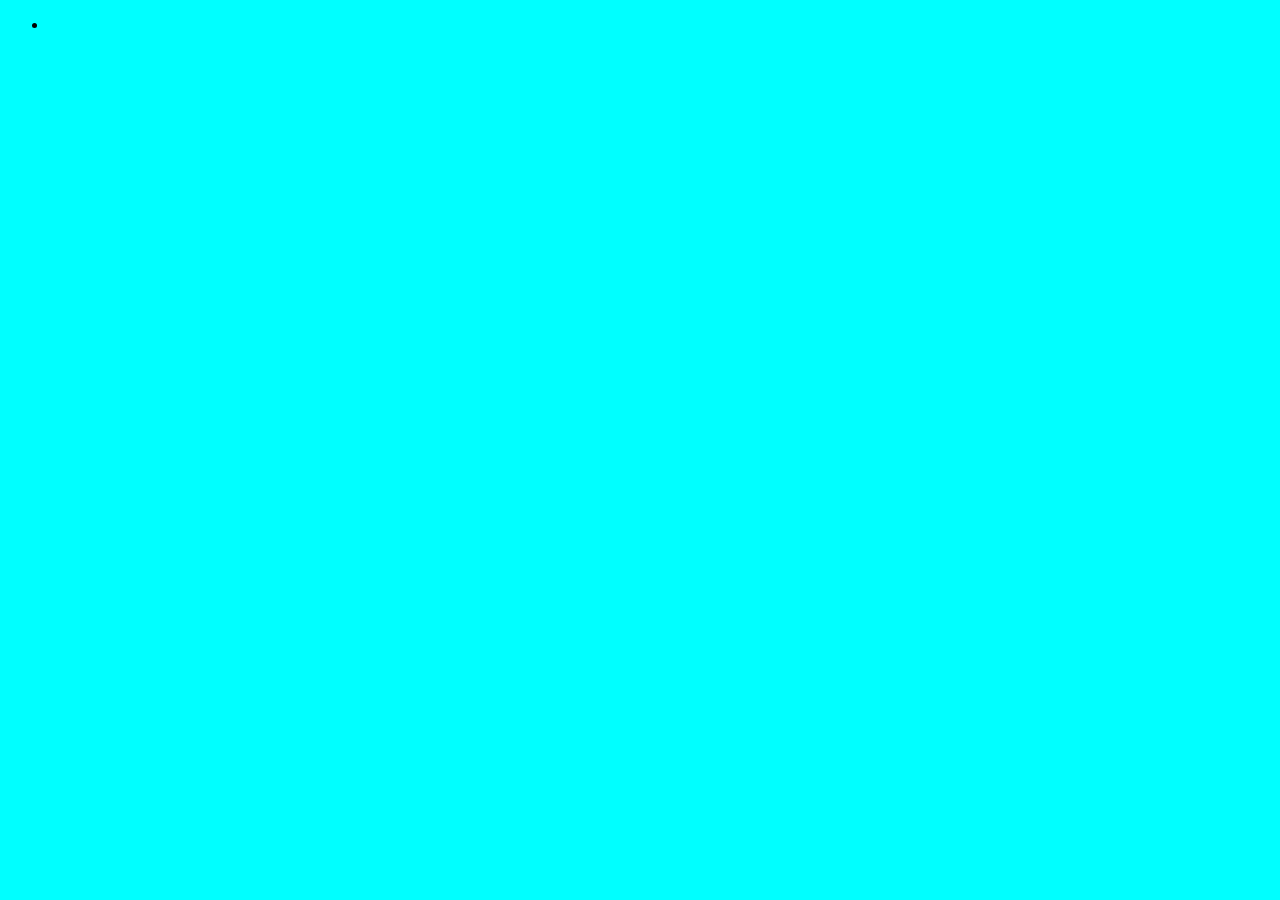
==== documentation-page/index.html @ 2f0df787 "Re-complete product landing page" ====
<!DOCTYPE html>
<html lang="en">
    <head>
        <meta charset="UTF-8">
        <meta name="viewport" content="width=device-width, initial-scale=1" />
        <title>Technical Documentation Page</title>

        <link rel="stylesheet" href="./styles.css">
    </head>
    <body>
        <nav id="navbar">
            <header>

            </header>
            <ul>
                <li>
                    <a class="nav-link"></a>
                </li>
            </ul>
        </nav>
        <main id="main-doc">
            <section class="main-section">
                <header>

                </header>
            </section>

            <section class="main-section">
                <header>

                </header>
            </section>

            <section class="main-section">
                <header>

                </header>
            </section>
        </main>
    </body>
</html>
---- documentation-page/styles.css ----
html {
    background-color: aqua;
}
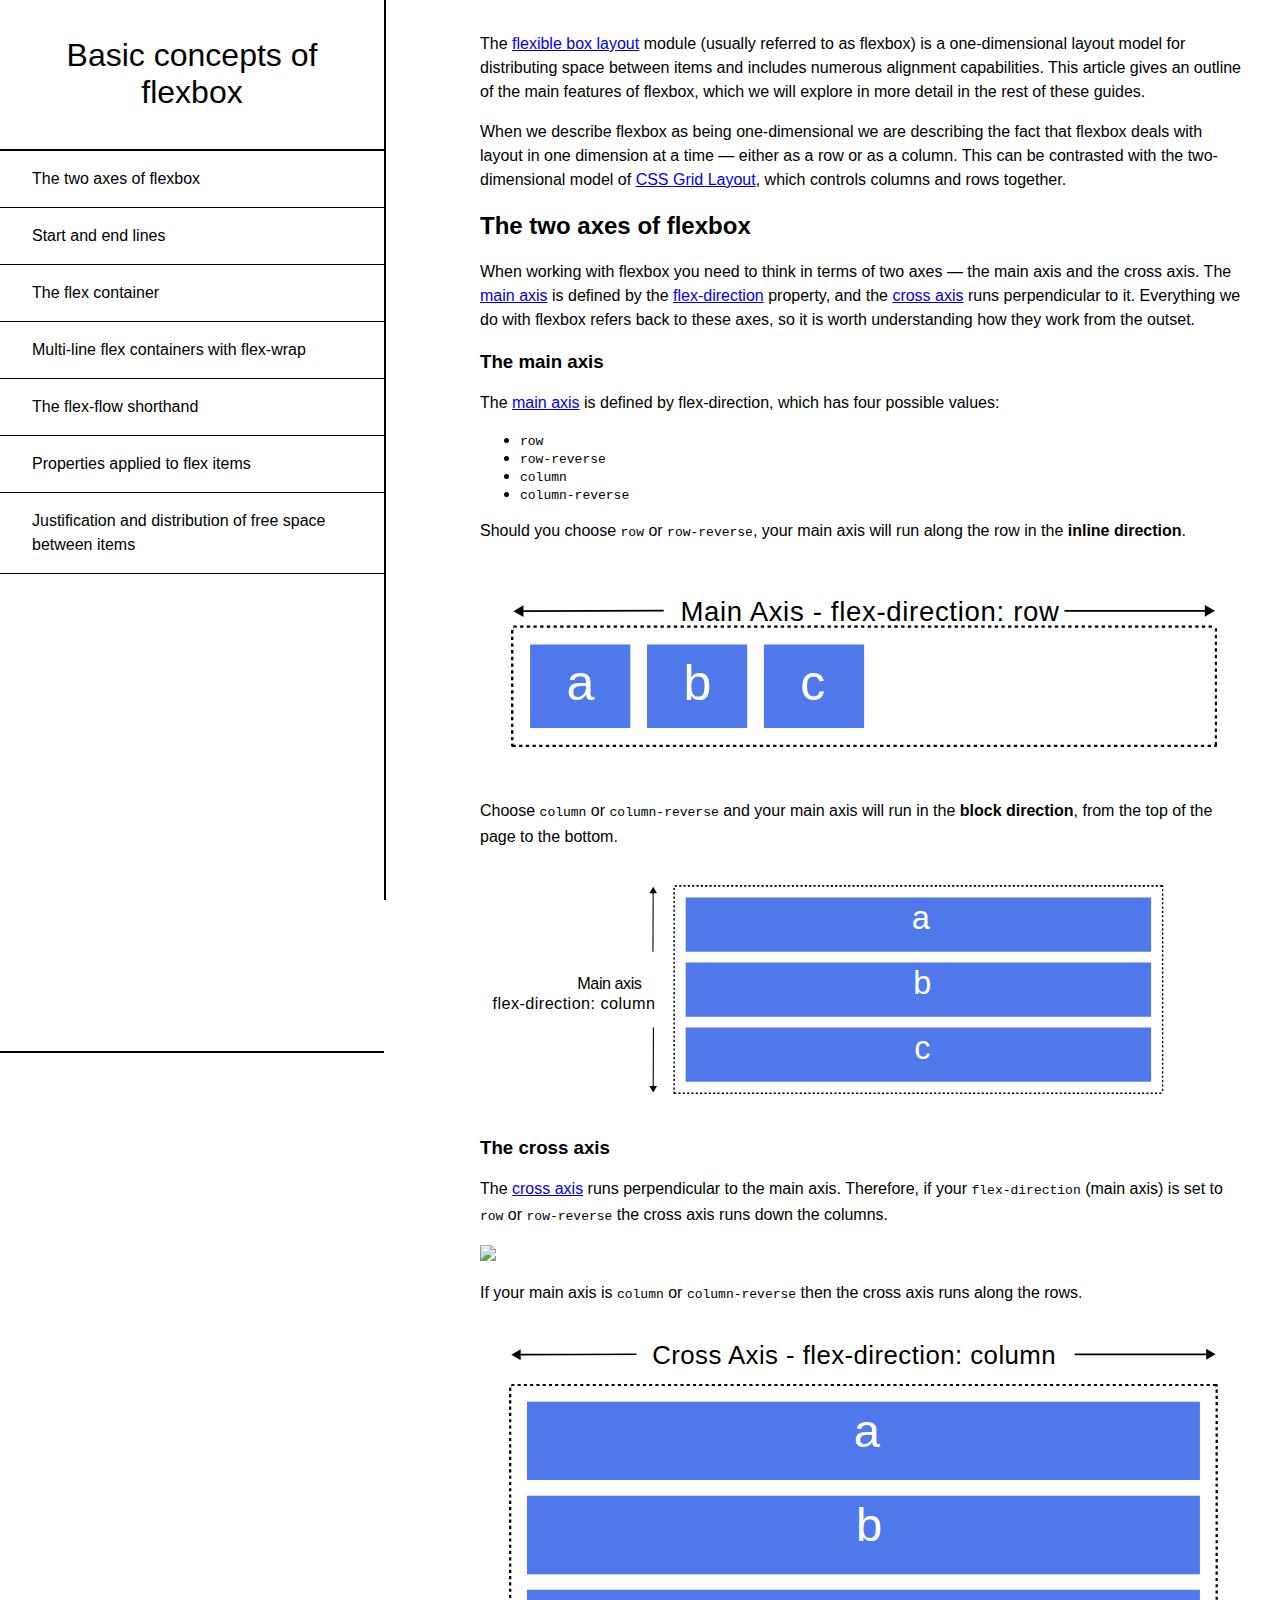
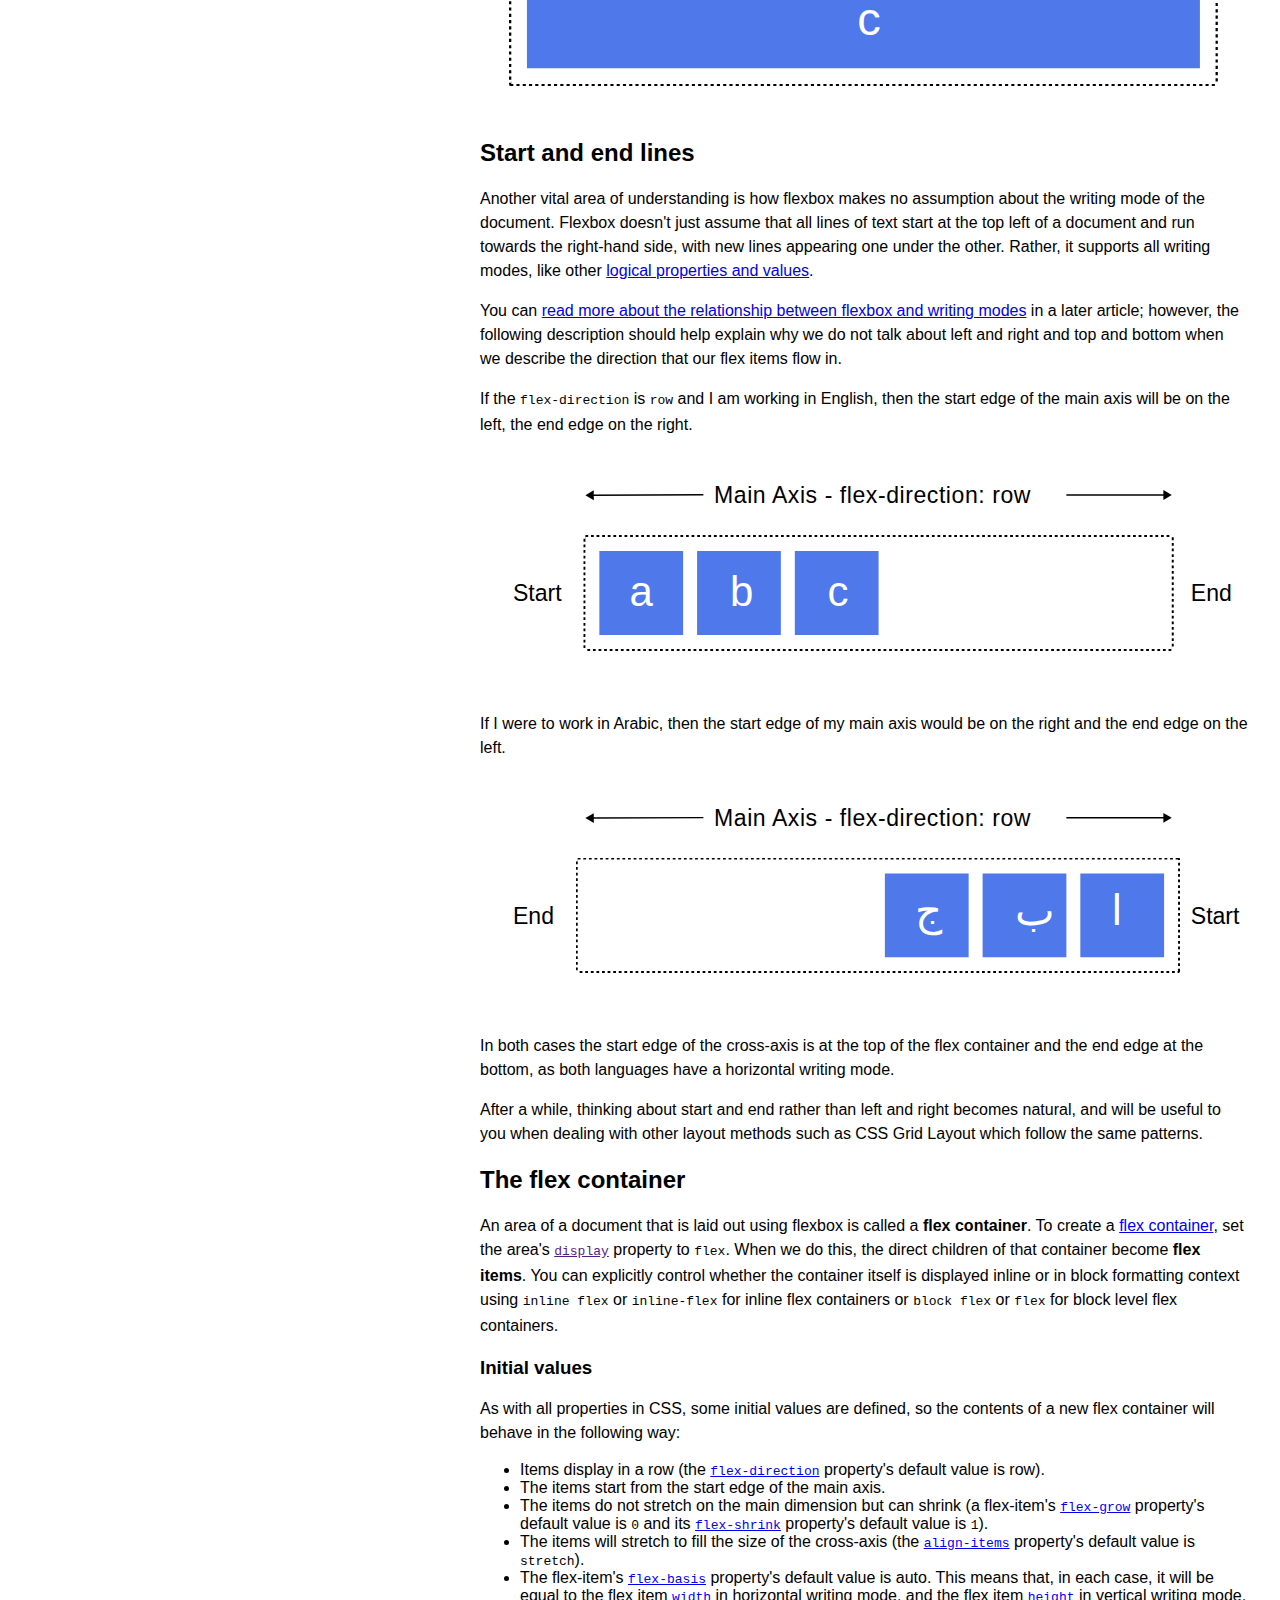
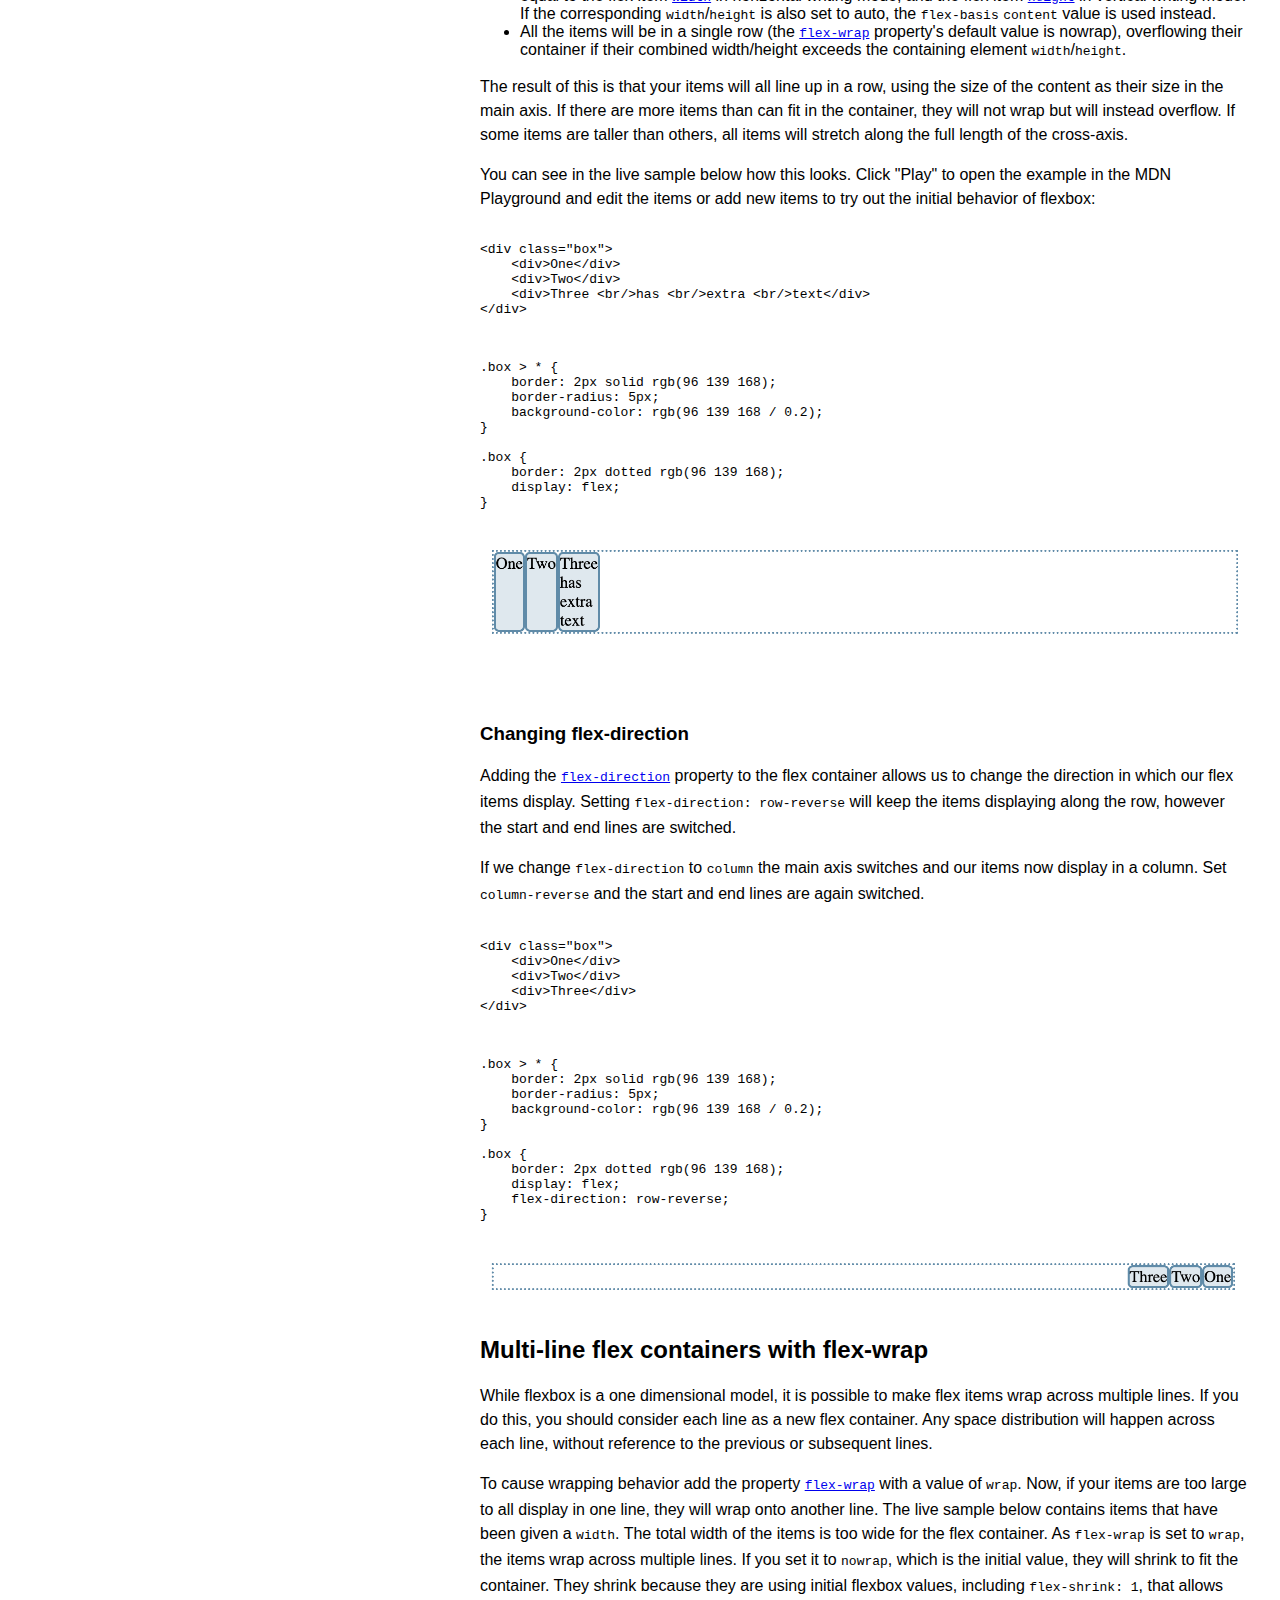
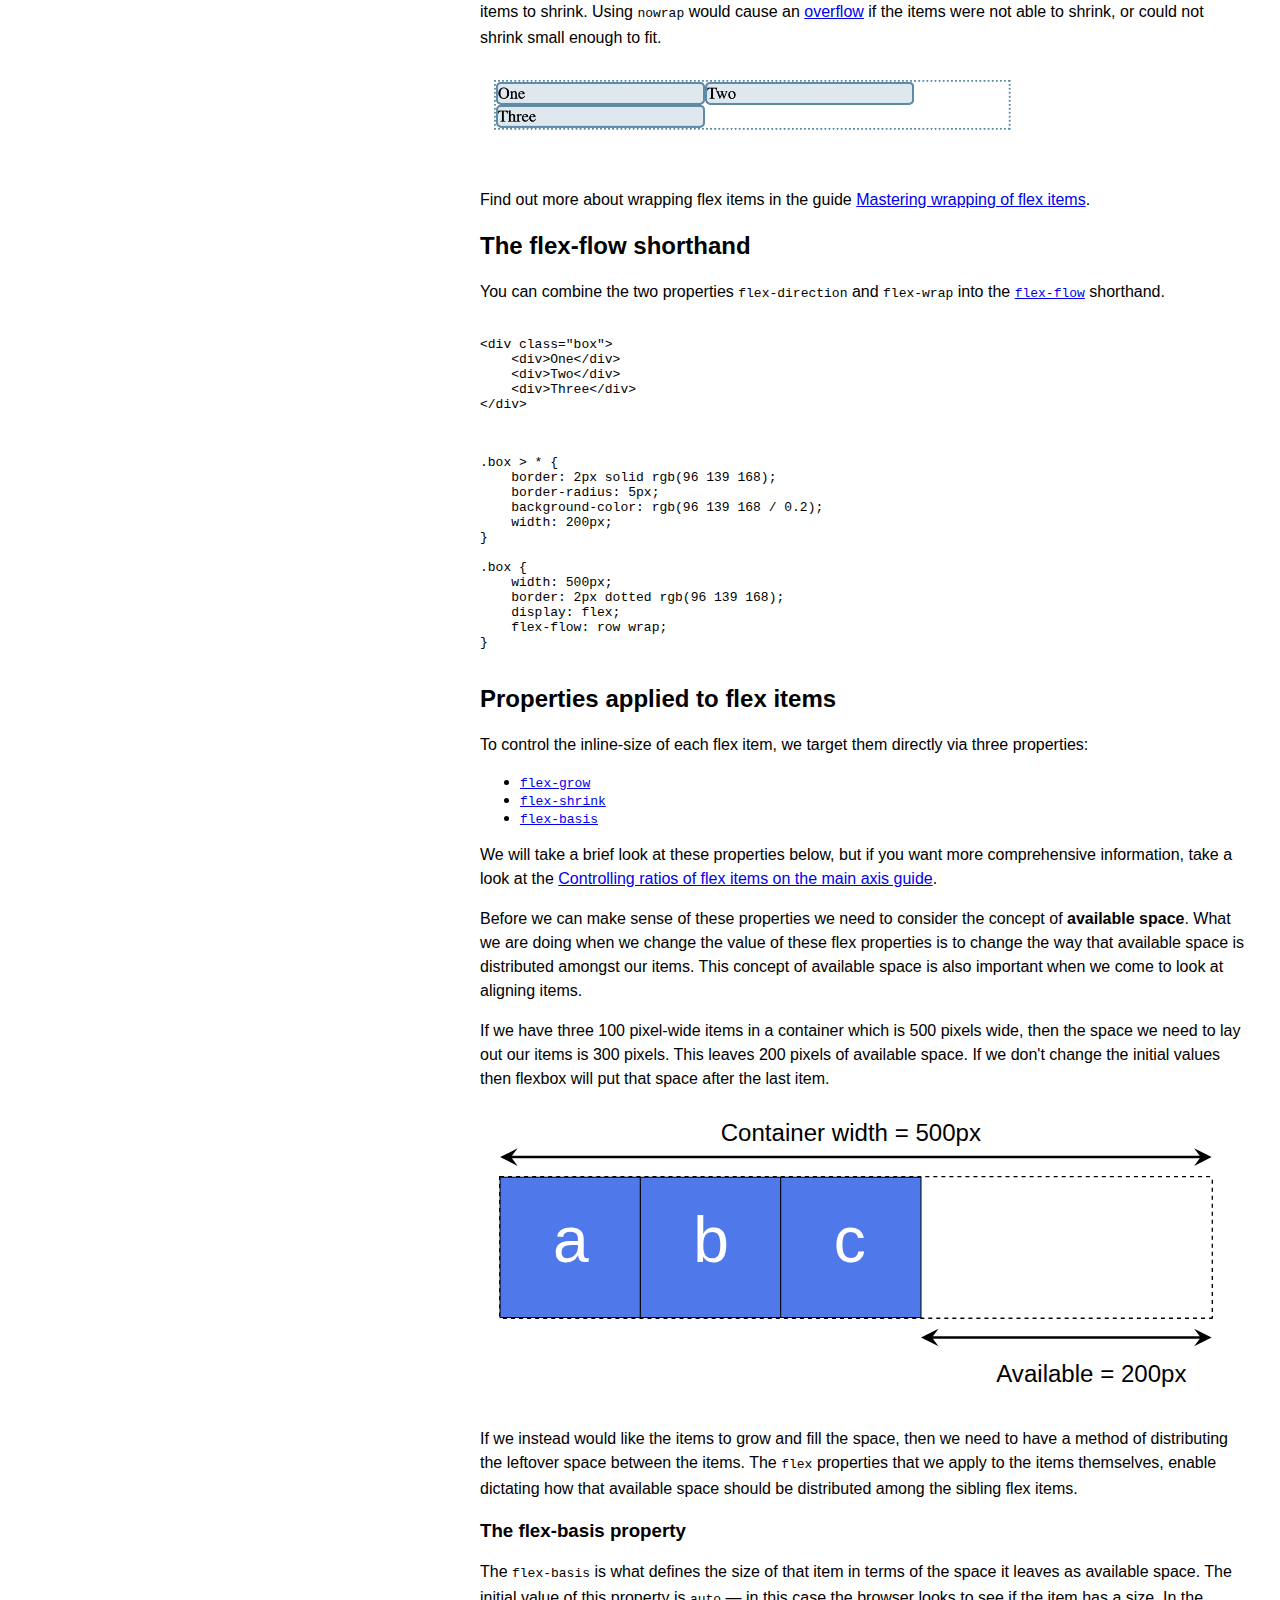
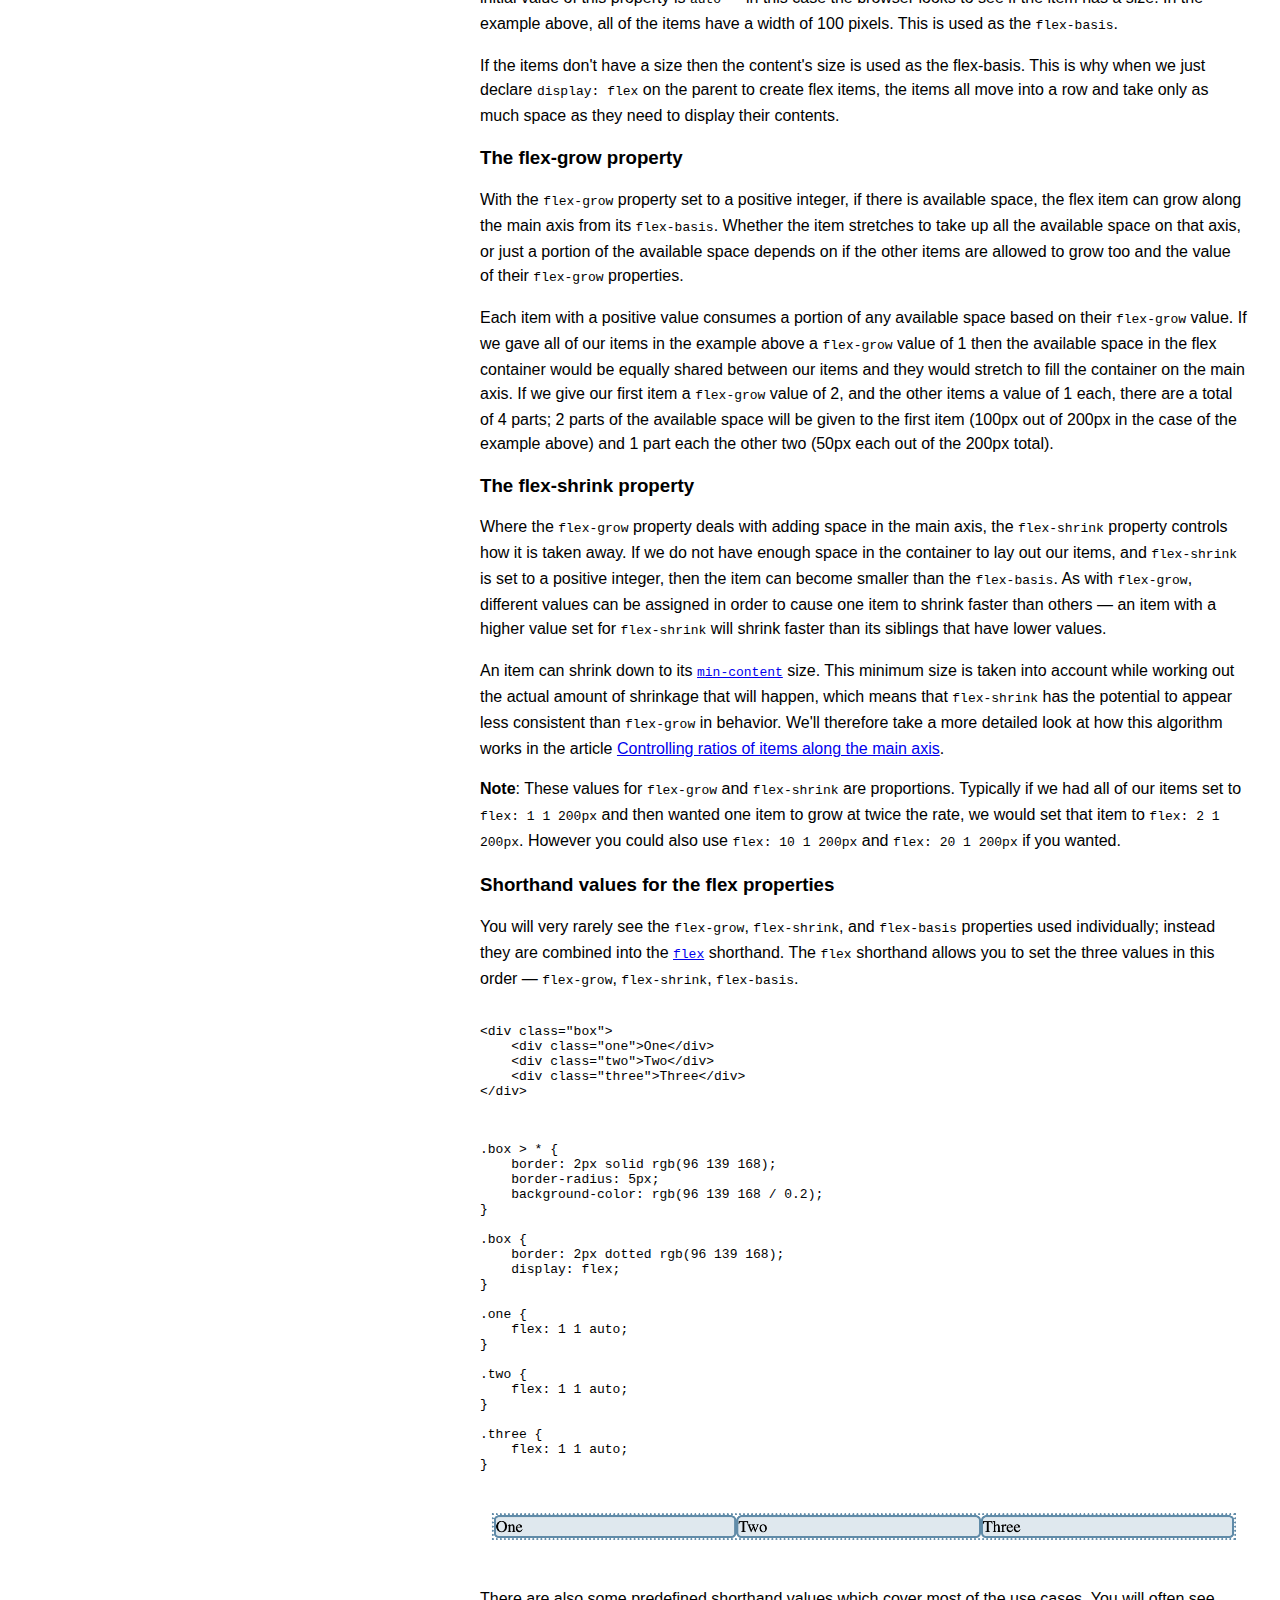
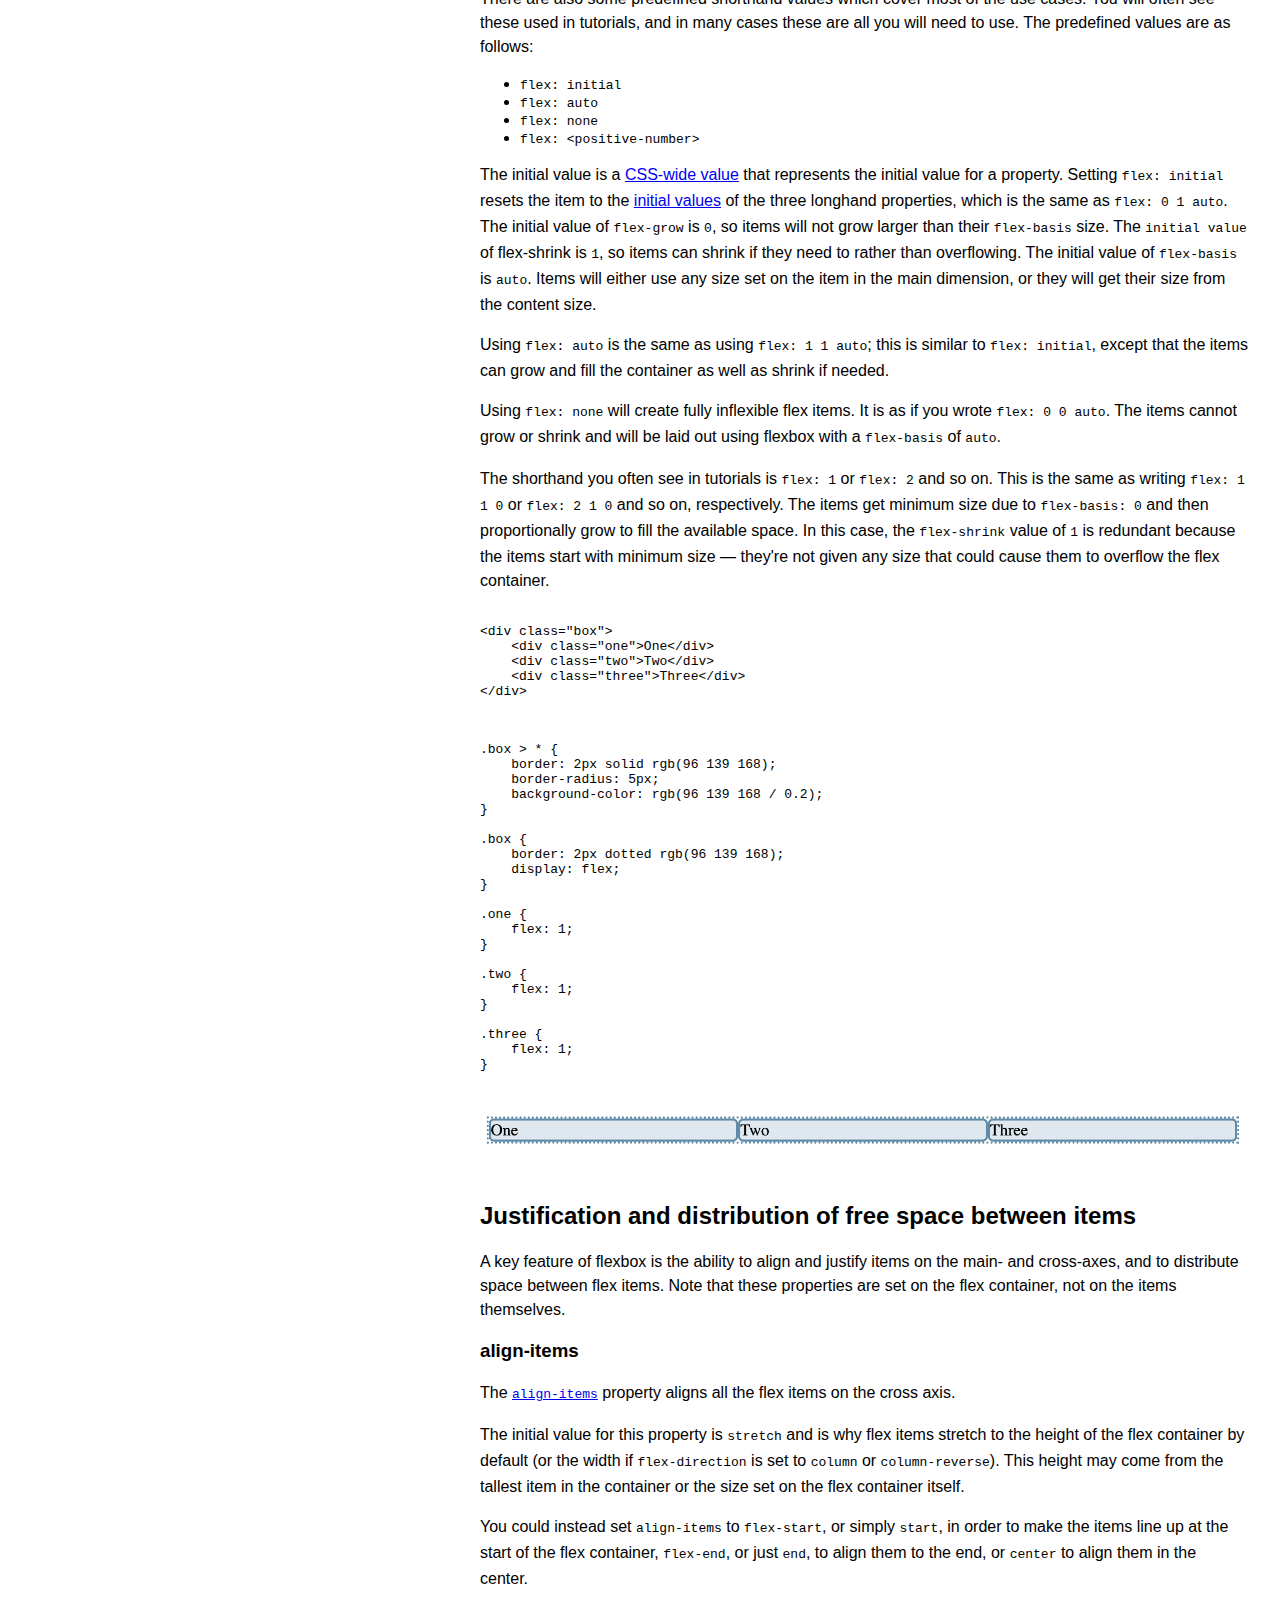
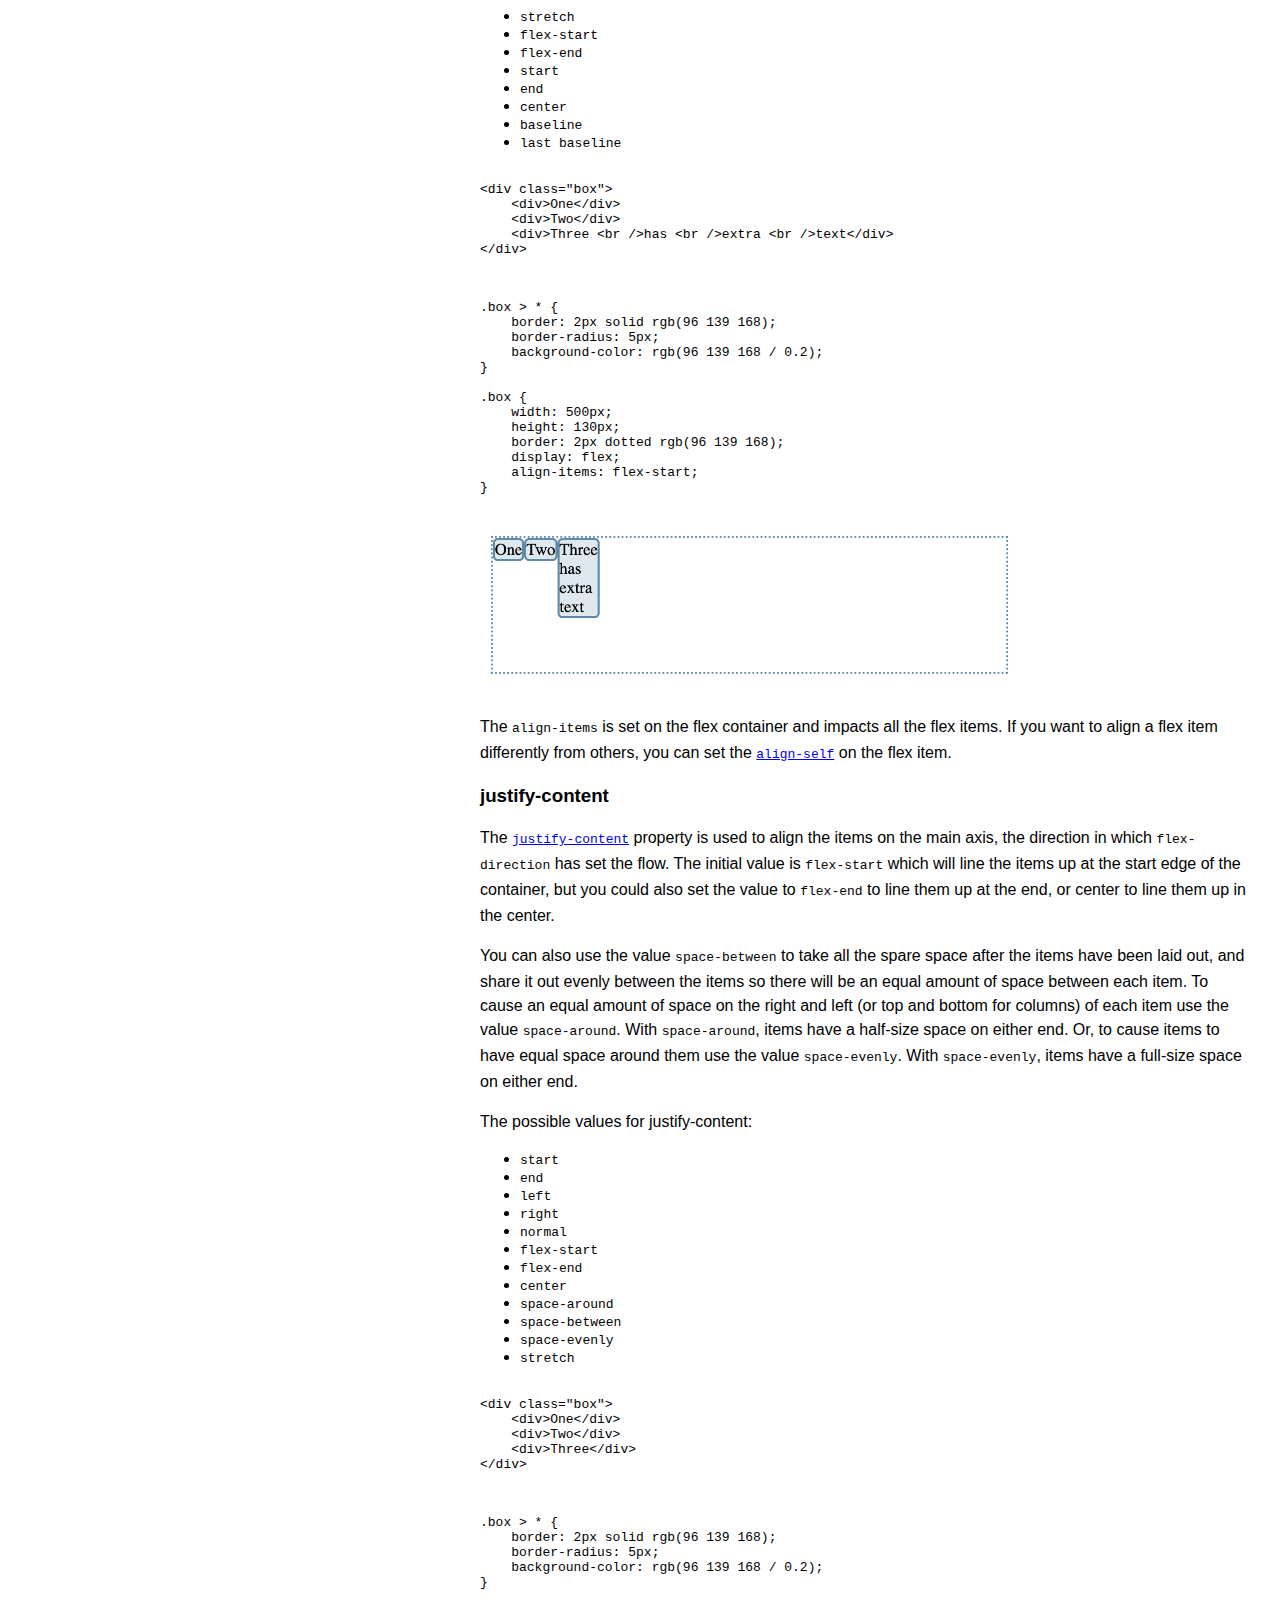
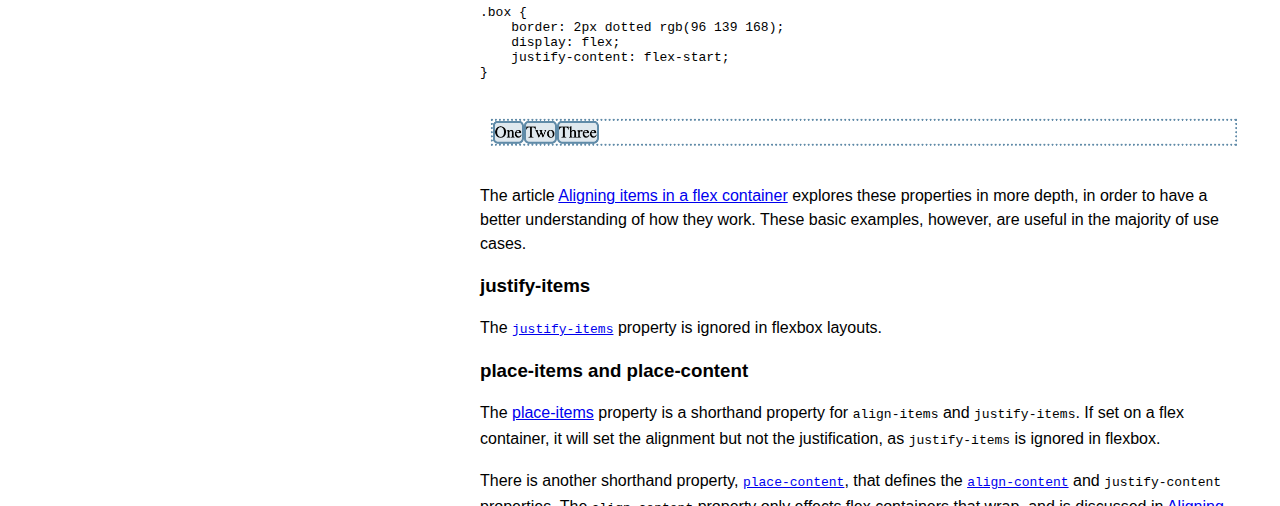
==== commit 0ffb41bc: "Re-complete documentation page project" ====
--- a/documentation-page/index.html
+++ b/documentation-page/index.html
@@ -10,31 +10,418 @@
     <body>
         <nav id="navbar">
             <header>
-
+                <h1>Basic concepts of flexbox</h1>
             </header>
             <ul>
                 <li>
-                    <a class="nav-link"></a>
+                    <a href="#The_two_axes_of_flexbox" class="nav-link">The two axes of flexbox</a>
+                </li>
+                <li>
+                    <a href="#Start_and_end_lines" class="nav-link">Start and end lines</a>
+                </li>
+                <li>
+                    <a href="#The_flex_container" class="nav-link">The flex container</a>
+                </li>
+                <li>
+                    <a href="#Multi-line_flex_containers_with_flex-wrap" class="nav-link">Multi-line flex containers with flex-wrap</a>
+                </li>
+                <li>
+                    <a href="#The_flex-flow_shorthand" class="nav-link">The flex-flow shorthand</a>
+                </li>
+                <li>
+                    <a href="#Properties_applied_to_flex_items" class="nav-link">Properties applied to flex items</a>
+                </li>
+                <li>
+                    <a href="#Justification_and_distribution_of_free_space_between_items" class="nav-link">Justification and distribution of free space between items</a>
                 </li>
             </ul>
         </nav>
         <main id="main-doc">
-            <section class="main-section">
-                <header>
-
-                </header>
-            </section>
-
-            <section class="main-section">
-                <header>
-
-                </header>
-            </section>
-
-            <section class="main-section">
-                <header>
-
-                </header>
+            <p>The <a href="https://developer.mozilla.org/en-US/docs/Web/CSS/CSS_flexible_box_layout">flexible box layout</a> module (usually referred to as flexbox) is a one-dimensional layout model for distributing space between items and includes numerous alignment capabilities. This article gives an outline of the main features of flexbox, which we will explore in more detail in the rest of these guides.</p>
+            <p>When we describe flexbox as being one-dimensional we are describing the fact that flexbox deals with layout in one dimension at a time — either as a row or as a column. This can be contrasted with the two-dimensional model of <a href="https://developer.mozilla.org/en-US/docs/Web/CSS/CSS_grid_layout">CSS Grid Layout</a>, which controls columns and rows together.</p>
+            
+            <section id="The_two_axes_of_flexbox" class="main-section">
+                <header>
+                    <h2>The two axes of flexbox</h2>
+                </header>
+                <p>When working with flexbox you need to think in terms of two axes — the main axis and the cross axis. The <a href="#main-axis">main axis</a> is defined by the <a href="https://developer.mozilla.org/en-US/docs/Web/CSS/flex-direction">flex-direction</a> property, and the <a href="#cross-axis">cross axis</a> runs perpendicular to it. Everything we do with flexbox refers back to these axes, so it is worth understanding how they work from the outset.</p>
+                <h3>The main axis</h3>
+                <p>The <a href="https://developer.mozilla.org/en-US/docs/Glossary/Main_Axis">main axis</a> is defined by flex-direction, which has four possible values:</p>
+                <ul>
+                    <li>
+                        <code>row</code>
+                    </li>
+                    <li>
+                        <code>row-reverse</code>
+                    </li>
+                    <li>
+                        <code>column</code>
+                    </li>
+                    <li>
+                        <code>column-reverse</code>
+                    </li>
+                </ul>
+                <p>Should you choose <code>row</code> or <code>row-reverse</code>, your main axis will run along the row in the <strong>inline direction</strong>.</p>
+                <img src="images/basics1.svg">
+                <p>Choose <code>column</code> or <code>column-reverse</code> and your main axis will run in the <strong>block direction</strong>, from the top of the page to the bottom.</p>
+                <img src="images/basics2.svg">
+                <h3>The cross axis</h3>
+                <p>The <a href="https://developer.mozilla.org/en-US/docs/Glossary/Cross_Axis">cross axis</a> runs perpendicular to the main axis. Therefore, if your <code>flex-direction</code> (main axis) is set to <code>row</code> or <code>row-reverse</code> the cross axis runs down the columns.</p>
+                <img src="images/baiscs3.png">
+                <p>If your main axis is <code>column</code> or <code>column-reverse</code> then the cross axis runs along the rows.</p>
+                <img src="images/basics4.svg">
+            </section>
+
+            <section id="Start_and_end_lines" class="main-section">
+                <header>
+                    <h2>Start and end lines</h2>
+                </header>
+                <p>Another vital area of understanding is how flexbox makes no assumption about the writing mode of the document. Flexbox doesn't just assume that all lines of text start at the top left of a document and run towards the right-hand side, with new lines appearing one under the other. Rather, it supports all writing modes, like other <a href="https://developer.mozilla.org/en-US/docs/Web/CSS/CSS_logical_properties_and_values">logical properties and values</a>.</p>
+                <p>You can <a href="#writing-modes">read more about the relationship between flexbox and writing modes</a> in a later article; however, the following description should help explain why we do not talk about left and right and top and bottom when we describe the direction that our flex items flow in.</p>
+                <p>If the <code>flex-direction</code> is <code>row</code> and I am working in English, then the start edge of the main axis will be on the left, the end edge on the right.</p>
+                <img src="images/basics5.svg">
+                <p>If I were to work in Arabic, then the start edge of my main axis would be on the right and the end edge on the left.</p>
+                <img src="images/basics6.svg">
+                <p>In both cases the start edge of the cross-axis is at the top of the flex container and the end edge at the bottom, as both languages have a horizontal writing mode.</p>
+                <p>After a while, thinking about start and end rather than left and right becomes natural, and will be useful to you when dealing with other layout methods such as CSS Grid Layout which follow the same patterns.</p>
+            </section>
+
+            <section id="The_flex_container" class="main-section">
+                <header>
+                    <h2>The flex container</h2>
+                </header>
+                <p>An area of a document that is laid out using flexbox is called a <strong>flex container</strong>. To create a <a href="https://developer.mozilla.org/en-US/docs/Glossary/Flex_Container">flex container</a>, set the area's <a href=""><code>display</code></a> property to <code>flex</code>. When we do this, the direct children of that container become <strong>flex items</strong>. You can explicitly control whether the container itself is displayed inline or in block formatting context using <code>inline flex</code> or <code>inline-flex</code> for inline flex containers or <code>block flex</code> or <code>flex</code> for block level flex containers.</p>
+                <h3>Initial values</h3>
+                <p>As with all properties in CSS, some initial values are defined, so the contents of a new flex container will behave in the following way:</p>
+                <ul>
+                    <li>Items display in a row (the <a href="https://developer.mozilla.org/en-US/docs/Web/CSS/flex-direction"><code>flex-direction</code></a> property's default value is row).</li>
+                    <li>The items start from the start edge of the main axis.</li>
+                    <li>The items do not stretch on the main dimension but can shrink (a flex-item's <a href="https://developer.mozilla.org/en-US/docs/Web/CSS/flex-grow"><code>flex-grow</code></a> property's default value is <code>0</code> and its <a href="https://developer.mozilla.org/en-US/docs/Web/CSS/flex-shrink"><code>flex-shrink</code></a> property's default value is <code>1</code>).</li>
+                    <li>The items will stretch to fill the size of the cross-axis (the <a href="https://developer.mozilla.org/en-US/docs/Web/CSS/align-items"><code>align-items</code></a> property's default value is <code>stretch</code>).</li>
+                    <li>The flex-item's <a href="https://developer.mozilla.org/en-US/docs/Web/CSS/flex-basis"><code>flex-basis</code></a> property's default value is auto. This means that, in each case, it will be equal to the flex item <a href="https://developer.mozilla.org/en-US/docs/Web/CSS/width"><code>width</code></a> in horizontal writing mode, and the flex item <a href="https://developer.mozilla.org/en-US/docs/Web/CSS/height"><code>height</code></a> in vertical writing mode. If the corresponding <code>width</code>/<code>height</code> is also set to auto, the <code>flex-basis</code> <code>content</code> value is used instead.</li>
+                    <li>All the items will be in a single row (the <a href="https://developer.mozilla.org/en-US/docs/Web/CSS/flex-wrap"><code>flex-wrap</code></a> property's default value is nowrap), overflowing their container if their combined width/height exceeds the containing element <code>width</code>/<code>height</code>.</li>
+                </ul>
+                <p>The result of this is that your items will all line up in a row, using the size of the content as their size in the main axis. If there are more items than can fit in the container, they will not wrap but will instead overflow. If some items are taller than others, all items will stretch along the full length of the cross-axis.</p>
+                <p>You can see in the live sample below how this looks. Click "Play" to open the example in the MDN Playground and edit the items or add new items to try out the initial behavior of flexbox:</p>
+                <pre><code>
+&lt;div class="box"&gt;
+    &lt;div&gt;One&lt;/div&gt;
+    &lt;div&gt;Two&lt;/div&gt;
+    &lt;div&gt;Three &lt;br/&gt;has &lt;br/&gt;extra &lt;br/&gt;text&lt;/div&gt;
+&lt;/div&gt;
+                </code></pre>
+                <pre><code>
+.box > * {
+    border: 2px solid rgb(96 139 168);
+    border-radius: 5px;
+    background-color: rgb(96 139 168 / 0.2);
+}
+    
+.box {
+    border: 2px dotted rgb(96 139 168);
+    display: flex;
+}
+                </code></pre>
+                <img src="images/screenshot1.png">
+                <h3>Changing flex-direction</h3>
+                <p>Adding the <a href="https://developer.mozilla.org/en-US/docs/Web/CSS/flex-direction"><code>flex-direction</code></a> property to the flex container allows us to change the direction in which our flex items display. Setting <code>flex-direction: row-reverse</code> will keep the items displaying along the row, however the start and end lines are switched.</p>
+                <p>If we change <code>flex-direction</code> to <code>column</code> the main axis switches and our items now display in a column. Set <code>column-reverse</code> and the start and end lines are again switched.</p>
+                <pre><code>
+&lt;div class="box"&gt;
+    &lt;div&gt;One&lt;/div&gt;
+    &lt;div&gt;Two&lt;/div&gt;
+    &lt;div&gt;Three&lt;/div&gt;
+&lt;/div&gt;
+                </code></pre>
+                <pre><code>
+.box > * {
+    border: 2px solid rgb(96 139 168);
+    border-radius: 5px;
+    background-color: rgb(96 139 168 / 0.2);
+}
+    
+.box {
+    border: 2px dotted rgb(96 139 168);
+    display: flex;
+    flex-direction: row-reverse;
+}
+                </code></pre>
+                <img src="images/screenshot2.png">
+            </section>
+
+            <section id="Multi-line_flex_containers_with_flex-wrap" class="main-section">
+                <header>
+                    <h2>Multi-line flex containers with flex-wrap</h2>
+                </header>
+                <p>While flexbox is a one dimensional model, it is possible to make flex items wrap across multiple lines. If you do this, you should consider each line as a new flex container. Any space distribution will happen across each line, without reference to the previous or subsequent lines.</p>
+                <p>To cause wrapping behavior add the property <a href="https://developer.mozilla.org/en-US/docs/Web/CSS/flex-wrap"><code>flex-wrap</code></a> with a value of <code>wrap</code>. Now, if your items are too large to all display in one line, they will wrap onto another line. The live sample below contains items that have been given a <code>width</code>. The total width of the items is too wide for the flex container. As <code>flex-wrap</code> is set to <code>wrap</code>, the items wrap across multiple lines. If you set it to <code>nowrap</code>, which is the initial value, they will shrink to fit the container. They shrink because they are using initial flexbox values, including <code>flex-shrink: 1</code>, that allows items to shrink. Using <code>nowrap</code> would cause an <a href="https://developer.mozilla.org/en-US/docs/Learn_web_development/Core/Styling_basics/Overflow">overflow</a> if the items were not able to shrink, or could not shrink small enough to fit.</p>
+                <img src="images/screenshot3.png"> 
+                <p>Find out more about wrapping flex items in the guide <a href="https://developer.mozilla.org/en-US/docs/Web/CSS/CSS_flexible_box_layout/Mastering_wrapping_of_flex_items">Mastering wrapping of flex items</a>.</p>
+            </section>
+
+            <section id="The_flex-flow_shorthand" class="main-section">
+                <header>
+                    <h2>The flex-flow shorthand</h2>
+                </header>
+                <p>You can combine the two properties <code>flex-direction</code> and <code>flex-wrap</code> into the <a href="https://developer.mozilla.org/en-US/docs/Web/CSS/flex-flow"><code>flex-flow</code></a> shorthand.</p>
+                <pre><code>
+&lt;div class="box"&gt;
+    &lt;div&gt;One&lt;/div&gt;
+    &lt;div&gt;Two&lt;/div&gt;
+    &lt;div&gt;Three&lt;/div&gt;
+&lt;/div&gt;
+                </code></pre>
+                <pre><code>
+.box > * {
+    border: 2px solid rgb(96 139 168);
+    border-radius: 5px;
+    background-color: rgb(96 139 168 / 0.2);
+    width: 200px;
+}
+    
+.box {
+    width: 500px;
+    border: 2px dotted rgb(96 139 168);
+    display: flex;
+    flex-flow: row wrap;
+}
+                </code></pre>
+            </section>
+
+            <section id="Properties_applied_to_flex_items" class="main-section">
+                <header>
+                    <h2>Properties applied to flex items</h2>
+                </header>
+                <p>To control the inline-size of each flex item, we target them directly via three properties:</p>
+                <ul>
+                    <li>
+                        <a href="https://developer.mozilla.org/en-US/docs/Web/CSS/flex-grow"><code>
+                            flex-grow
+                        </code></a>
+                    </li>
+                    <li>
+                        <a href="https://developer.mozilla.org/en-US/docs/Web/CSS/flex-shrink"><code>
+                            flex-shrink
+                        </code></a>
+                    </li>
+                    <li>
+                        <a href="https://developer.mozilla.org/en-US/docs/Web/CSS/flex-basis"><code>
+                            flex-basis
+                        </code></a>
+                    </li>
+                </ul>
+                <p>We will take a brief look at these properties below, but if you want more comprehensive information, take a look at the <a href="https://developer.mozilla.org/en-US/docs/Web/CSS/CSS_flexible_box_layout/Controlling_ratios_of_flex_items_along_the_main_axis">Controlling ratios of flex items on the main axis guide</a>.</p>
+                <p>Before we can make sense of these properties we need to consider the concept of <strong>available space</strong>. What we are doing when we change the value of these flex properties is to change the way that available space is distributed amongst our items. This concept of available space is also important when we come to look at aligning items.</p>
+                <p>If we have three 100 pixel-wide items in a container which is 500 pixels wide, then the space we need to lay out our items is 300 pixels. This leaves 200 pixels of available space. If we don't change the initial values then flexbox will put that space after the last item.</p>
+                <img src="images/basics7.svg">
+                <p>If we instead would like the items to grow and fill the space, then we need to have a method of distributing the leftover space between the items. The <code>flex</code> properties that we apply to the items themselves, enable dictating how that available space should be distributed among the sibling flex items.</p>
+                <h3>The flex-basis property</h3>
+                <p>The <code>flex-basis</code> is what defines the size of that item in terms of the space it leaves as available space. The initial value of this property is <code>auto</code> — in this case the browser looks to see if the item has a size. In the example above, all of the items have a width of 100 pixels. This is used as the <code>flex-basis</code>.</p>
+                <p>If the items don't have a size then the content's size is used as the flex-basis. This is why when we just declare <code>display: flex</code> on the parent to create flex items, the items all move into a row and take only as much space as they need to display their contents.</p>
+                <h3>The flex-grow property</h3>
+                <p>With the <code>flex-grow</code> property set to a positive integer, if there is available space, the flex item can grow along the main axis from its <code>flex-basis</code>. Whether the item stretches to take up all the available space on that axis, or just a portion of the available space depends on if the other items are allowed to grow too and the value of their <code>flex-grow</code> properties.</p>
+                <p>Each item with a positive value consumes a portion of any available space based on their <code>flex-grow</code> value. If we gave all of our items in the example above a <code>flex-grow</code> value of 1 then the available space in the flex container would be equally shared between our items and they would stretch to fill the container on the main axis. If we give our first item a <code>flex-grow</code> value of 2, and the other items a value of 1 each, there are a total of 4 parts; 2 parts of the available space will be given to the first item (100px out of 200px in the case of the example above) and 1 part each the other two (50px each out of the 200px total).</p>
+                <h3>The flex-shrink property</h3>
+                <p>Where the <code>flex-grow</code> property deals with adding space in the main axis, the <code>flex-shrink</code> property controls how it is taken away. If we do not have enough space in the container to lay out our items, and <code>flex-shrink</code> is set to a positive integer, then the item can become smaller than the <code>flex-basis</code>. As with <code>flex-grow</code>, different values can be assigned in order to cause one item to shrink faster than others — an item with a higher value set for <code>flex-shrink</code> will shrink faster than its siblings that have lower values.</p>
+                <p>An item can shrink down to its <a href="https://developer.mozilla.org/en-US/docs/Web/CSS/min-content"><code>min-content</code></a> size. This minimum size is taken into account while working out the actual amount of shrinkage that will happen, which means that <code>flex-shrink</code> has the potential to appear less consistent than <code>flex-grow</code> in behavior. We'll therefore take a more detailed look at how this algorithm works in the article <a href="https://developer.mozilla.org/en-US/docs/Web/CSS/CSS_flexible_box_layout/Controlling_ratios_of_flex_items_along_the_main_axis">Controlling ratios of items along the main axis</a>.</p>
+                <div class="note">
+                    <p><strong>Note</strong>: These values for <code>flex-grow</code> and <code>flex-shrink</code> are proportions. Typically if we had all of our items set to <code>flex: 1 1 200px</code> and then wanted one item to grow at twice the rate, we would set that item to <code>flex: 2 1 200px</code>. However you could also use <code>flex: 10 1 200px</code> and <code>flex: 20 1 200px</code> if you wanted.</p>
+                </div>
+                <h3>Shorthand values for the flex properties</h3>
+                <p>You will very rarely see the <code>flex-grow</code>, <code>flex-shrink</code>, and <code>flex-basis</code> properties used individually; instead they are combined into the <a href="https://developer.mozilla.org/en-US/docs/Web/CSS/flex"><code>flex</code></a> shorthand. The <code>flex</code> shorthand allows you to set the three values in this order — <code>flex-grow</code>, <code>flex-shrink</code>, <code>flex-basis</code>.</p>
+                <pre><code>
+&lt;div class="box"&gt;
+    &lt;div class="one"&gt;One&lt;/div&gt;
+    &lt;div class="two"&gt;Two&lt;/div&gt;
+    &lt;div class="three"&gt;Three&lt;/div&gt;
+&lt;/div&gt;
+                </code></pre>
+                <pre><code>
+.box > * {
+    border: 2px solid rgb(96 139 168);
+    border-radius: 5px;
+    background-color: rgb(96 139 168 / 0.2);
+}
+                      
+.box {
+    border: 2px dotted rgb(96 139 168);
+    display: flex;
+}
+                      
+.one {
+    flex: 1 1 auto;
+}
+                      
+.two {
+    flex: 1 1 auto;
+}
+
+.three {
+    flex: 1 1 auto;
+}
+                </code></pre>
+                <img src="images/screenshot5.png">
+                <p>There are also some predefined shorthand values which cover most of the use cases. You will often see these used in tutorials, and in many cases these are all you will need to use. The predefined values are as follows:</p>
+                <ul>
+                    <li>
+                        <code>flex: initial</code>
+                    </li>
+                    <li>
+                        <code>flex: auto</code>
+                    </li>
+                    <li>
+                        <code>flex: none</code>
+                    </li>
+                    <li>
+                        <code>flex: &lt;positive-number&gt;</code>
+                    </li>
+                </ul>
+                <p>The initial value is a <a href="https://developer.mozilla.org/en-US/docs/Web/CSS/CSS_Values_and_Units#css-wide_values">CSS-wide value</a> that represents the initial value for a property. Setting <code>flex: initial</code> resets the item to the <a href="#initial_values">initial values</a> of the three longhand properties, which is the same as <code>flex: 0 1 auto</code>. The initial value of <code>flex-grow</code> is <code>0</code>, so items will not grow larger than their <code>flex-basis</code> size. The <code>initial value</code> of flex-shrink is <code>1</code>, so items can shrink if they need to rather than overflowing. The initial value of <code>flex-basis</code> is <code>auto</code>. Items will either use any size set on the item in the main dimension, or they will get their size from the content size.</p>
+                <p>Using <code>flex: auto</code> is the same as using <code>flex: 1 1 auto</code>; this is similar to <code>flex: initial</code>, except that the items can grow and fill the container as well as shrink if needed.</p>
+                <p>Using <code>flex: none</code> will create fully inflexible flex items. It is as if you wrote <code>flex: 0 0 auto</code>. The items cannot grow or shrink and will be laid out using flexbox with a <code>flex-basis</code> of <code>auto</code>.</p>
+                <p>The shorthand you often see in tutorials is <code>flex: 1</code> or <code>flex: 2</code> and so on. This is the same as writing <code>flex: 1 1 0</code> or <code>flex: 2 1 0</code> and so on, respectively. The items get minimum size due to <code>flex-basis: 0</code> and then proportionally grow to fill the available space. In this case, the <code>flex-shrink</code> value of <code>1</code> is redundant because the items start with minimum size — they're not given any size that could cause them to overflow the flex container.</p>
+                <pre><code>
+&lt;div class="box"&gt;
+    &lt;div class="one"&gt;One&lt;/div&gt;
+    &lt;div class="two"&gt;Two&lt;/div&gt;
+    &lt;div class="three"&gt;Three&lt;/div&gt;
+&lt;/div&gt;
+                </code></pre>
+                <pre><code>
+.box > * {
+    border: 2px solid rgb(96 139 168);
+    border-radius: 5px;
+    background-color: rgb(96 139 168 / 0.2);
+}
+                      
+.box {
+    border: 2px dotted rgb(96 139 168);
+    display: flex;
+}
+                      
+.one {
+    flex: 1;
+}
+                      
+.two {
+    flex: 1;
+}
+
+.three {
+    flex: 1;
+}
+                </code></pre>
+                <img src="images/screenshot6.png">
+            </section>
+
+            <section id="Justification_and_distribution_of_free_space_between_items" class="main-section">
+                <header>
+                    <h2>Justification and distribution of free space between items</h2>
+                </header>
+                <p>A key feature of flexbox is the ability to align and justify items on the main- and cross-axes, and to distribute space between flex items. Note that these properties are set on the flex container, not on the items themselves.</p>
+                
+                <h3>align-items</h3>
+                <p>The <a href="https://developer.mozilla.org/en-US/docs/Web/CSS/align-items"><code>align-items</code></a> property aligns all the flex items on the cross axis.</p>
+                <p>The initial value for this property is <code>stretch</code> and is why flex items stretch to the height of the flex container by default (or the width if <code>flex-direction</code> is set to <code>column</code> or <code>column-reverse</code>). This height may come from the tallest item in the container or the size set on the flex container itself.</p>
+                <p>You could instead set <code>align-items</code> to <code>flex-start</code>, or simply <code>start</code>, in order to make the items line up at the start of the flex container, <code>flex-end</code>, or just <code>end</code>, to align them to the end, or <code>center</code> to align them in the center.</p>
+                <ul>
+                    <li>
+                        <code>stretch</code>
+                    </li>
+                    <li>
+                        <code>flex-start</code>
+                    </li>
+                    <li>
+                        <code>flex-end</code>
+                    </li>
+                    <li>
+                        <code>start</code>
+                    </li>
+                    <li>
+                        <code>end</code>
+                    </li>
+                    <li>
+                        <code>center</code>
+                    </li>
+                    <li>
+                        <code>baseline</code>
+                    </li>
+                    <li>
+                        <code>last baseline</code>
+                    </li>
+                </ul>
+                <pre><code>
+&lt;div class="box"&gt;
+    &lt;div&gt;One&lt;/div&gt;
+    &lt;div&gt;Two&lt;/div&gt;
+    &lt;div&gt;Three &lt;br /&gt;has &lt;br /&gt;extra &lt;br /&gt;text&lt;/div&gt;
+&lt;/div&gt;
+                </code></pre>
+                <pre><code>
+.box > * {
+    border: 2px solid rgb(96 139 168);
+    border-radius: 5px;
+    background-color: rgb(96 139 168 / 0.2);
+}
+    
+.box {
+    width: 500px;
+    height: 130px;
+    border: 2px dotted rgb(96 139 168);
+    display: flex;
+    align-items: flex-start;
+}
+                </code></pre>
+                <img src="images/screenshot7.png">
+                <p>The <code>align-items</code> is set on the flex container and impacts all the flex items. If you want to align a flex item differently from others, you can set the <a href="https://developer.mozilla.org/en-US/docs/Web/CSS/align-self"><code>align-self</code></a> on the flex item.</p>
+
+                <h3>justify-content</h3>
+                <p>The <a href="https://developer.mozilla.org/en-US/docs/Web/CSS/justify-content"><code>justify-content</code></a> property is used to align the items on the main axis, the direction in which <code>flex-direction</code> has set the flow. The initial value is <code>flex-start</code> which will line the items up at the start edge of the container, but you could also set the value to <code>flex-end</code> to line them up at the end, or center to line them up in the center.</p>
+                <p>You can also use the value <code>space-between</code> to take all the spare space after the items have been laid out, and share it out evenly between the items so there will be an equal amount of space between each item. To cause an equal amount of space on the right and left (or top and bottom for columns) of each item use the value <code>space-around</code>. With <code>space-around</code>, items have a half-size space on either end. Or, to cause items to have equal space around them use the value <code>space-evenly</code>. With <code>space-evenly</code>, items have a full-size space on either end.</p>
+                <p>The possible values for justify-content:</p>
+                <ul>
+                    <li><code>start</code></li>
+                    <li><code>end</code></li>
+                    <li><code>left</code></li>
+                    <li><code>right</code></li>
+                    <li><code>normal</code></li>
+                    <li><code>flex-start</code></li>
+                    <li><code>flex-end</code></li>
+                    <li><code>center</code></li>
+                    <li><code>space-around</code></li>
+                    <li><code>space-between</code></li>
+                    <li><code>space-evenly</code></li>
+                    <li><code>stretch</code></li>
+                </ul>
+                <pre><code>
+&lt;div class="box"&gt;
+    &lt;div&gt;One&lt;/div&gt;
+    &lt;div&gt;Two&lt;/div&gt;
+    &lt;div&gt;Three&lt;/div&gt;
+&lt;/div&gt;
+                </code></pre>
+                <pre><code>
+.box > * {
+    border: 2px solid rgb(96 139 168);
+    border-radius: 5px;
+    background-color: rgb(96 139 168 / 0.2);
+}
+    
+.box {
+    border: 2px dotted rgb(96 139 168);
+    display: flex;
+    justify-content: flex-start;
+}
+                </code></pre>
+                <img src="images/screenshot8.png">
+                <p>The article <a href="https://developer.mozilla.org/en-US/docs/Web/CSS/CSS_flexible_box_layout/Aligning_items_in_a_flex_container">Aligning items in a flex container</a> explores these properties in more depth, in order to have a better understanding of how they work. These basic examples, however, are useful in the majority of use cases.</p>
+                
+                <h3>justify-items</h3>
+                <p>The <a href="https://developer.mozilla.org/en-US/docs/Web/CSS/justify-items"><code>justify-items</code></a> property is ignored in flexbox layouts.</p>
+
+                <h3>place-items and place-content</h3>
+                <p>The <a href="https://developer.mozilla.org/en-US/docs/Web/CSS/place-items">place-items<code></code></a> property is a shorthand property for <code>align-items</code> and <code>justify-items</code>. If set on a flex container, it will set the alignment but not the justification, as <code>justify-items</code> is ignored in flexbox.</p>
+                <p>There is another shorthand property, <a href="https://developer.mozilla.org/en-US/docs/Web/CSS/place-content"><code>place-content</code></a>, that defines the <a href="https://developer.mozilla.org/en-US/docs/Web/CSS/align-content"><code>align-content</code></a> and <code>justify-content</code> properties. The <code>align-content</code> property only effects flex containers that wrap, and is discussed in <a href="https://developer.mozilla.org/en-US/docs/Web/CSS/CSS_flexible_box_layout/Aligning_items_in_a_flex_container">Aligning items in a flex container</a>.</p>
             </section>
         </main>
     </body>
--- a/documentation-page/styles.css
+++ b/documentation-page/styles.css
@@ -1,3 +1,85 @@
-html {
-    background-color: aqua;
+html, body {
+    margin: 0;
+}
+
+body {
+    font-family: Arial, Helvetica, sans-serif;
+    display: flex;
+    flex-direction: column;
+}
+
+#navbar {
+    position: fixed;
+    top: 0;
+    left: 0;
+    width: 100vw;
+    background: white;
+}
+
+
+#navbar h1 {
+    text-align: center;
+    font-weight: normal;
+}
+
+#navbar ul {
+    height: 25vh;
+    list-style: none;
+    padding-left: 0;
+    margin-bottom: 0;
+    border-top: 0.15em solid black;
+    border-bottom: 0.15em solid black;
+    overflow: scroll;
+}
+
+#navbar li {
+    border-bottom: 0.1em solid black;
+    padding: 1em 2em;
+}
+
+.nav-link {
+    text-decoration: none;
+    color: black;
+}
+
+main {
+    padding: 1em 2em;
+}
+
+img {
+    width: 100%;
+}
+
+p {
+    line-height: 1.5rem;
+}
+
+@media (min-width: 790px) {
+    body {
+        flex-direction: row;
+    }
+
+    main {
+        margin-left: 35vw;
+    }
+
+    #navbar {
+        width: 30vw;
+        height: 100vh;
+        border-right: 0.15em solid black;
+    }
+
+    #navbar h1 {
+        padding: 1rem;
+        font-size: 2rem;
+    }
+
+    #navbar ul {
+        height: 100%;
+    }
+
+    #navbar li {
+        line-height: 1.5rem;
+    }
+
 }